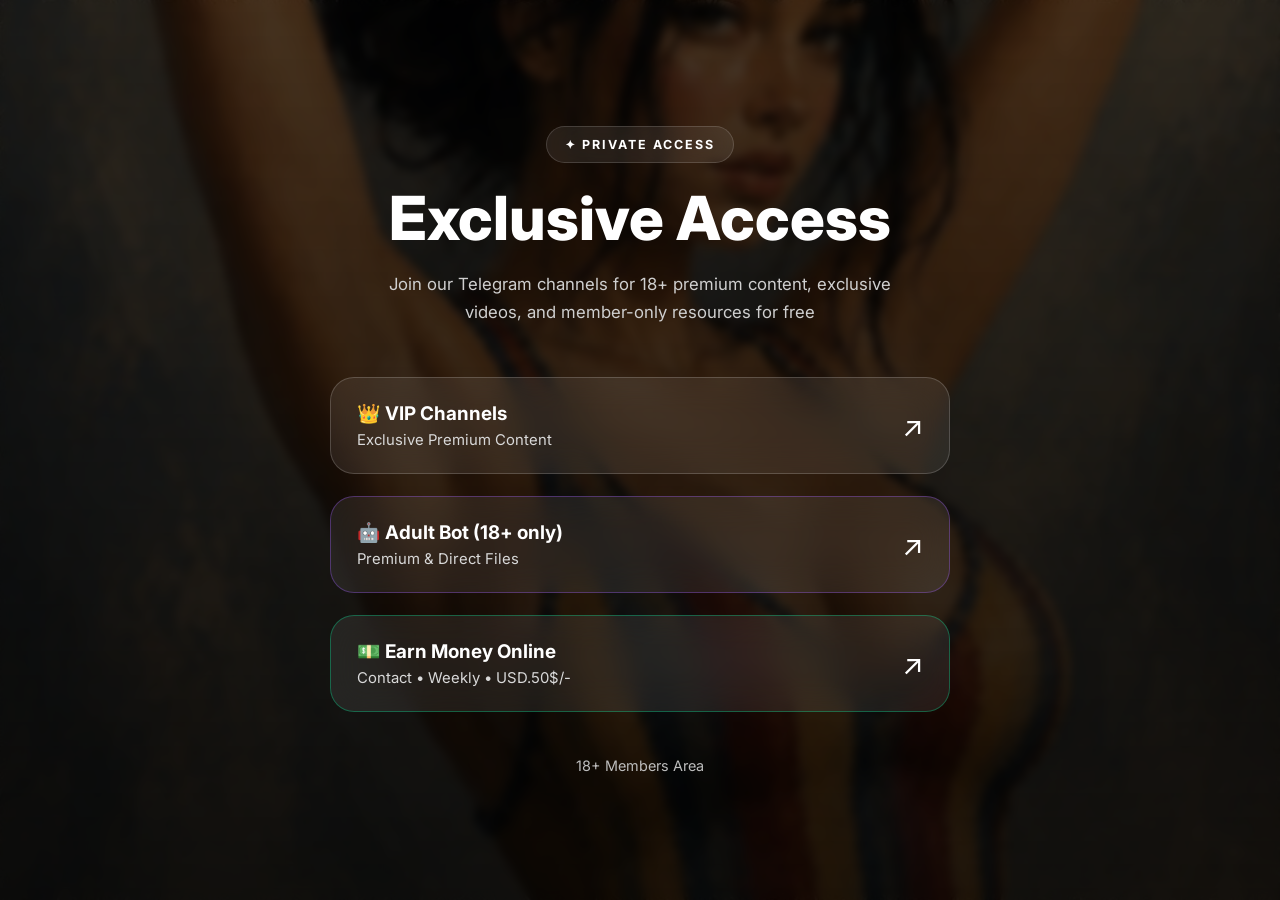
==== index.html @ ec3b2266 "Update index.html" ====
<!DOCTYPE html>
<html lang="en">

<head>

    <meta charset="UTF-8">

    <meta
        name="viewport"
        content="width=device-width, initial-scale=1.0">

    <title>Exclusive Access</title>

    <meta
        name="description"
        content="Join our Telegram channels for premium content, exclusive videos, and member-only resources.">

    <meta
        name="theme-color"
        content="#050505">

    <meta
        property="og:title"
        content="Exclusive Access">

    <meta
        property="og:description"
        content="Private Telegram channels with curated premium content.">

    <meta
        property="og:type"
        content="website">

    <meta
        property="og:image"
        content="assets/background.jpg">

    <link
        rel="preconnect"
        href="https://fonts.googleapis.com">

    <link
        rel="preconnect"
        href="https://fonts.gstatic.com"
        crossorigin>

    <link
        href="https://fonts.googleapis.com/css2?family=Inter:wght@400;500;600;700;800&display=swap"
        rel="stylesheet">

    <link
        rel="stylesheet"
        href="css/style.css">

</head>

<body>

    <!-- Background -->

    <div class="background">
        <div class="overlay"></div>
    </div>

    <!-- Hero -->

    <main class="hero">

        <div class="container">

            <header class="hero-content">

                <span class="badge">
                    ✦ PRIVATE ACCESS
                </span>

                <h1>
                    Exclusive Access
                </h1>

                <p class="subtitle">
                    Join our Telegram channels for 18+ premium content, exclusive videos, and member-only resources for free
                </p>

            </header>

            <!-- Buttons -->

            <section
                class="channels"
                aria-label="Telegram Channels">

                <!-- Button 1 -->

                <a
                    href="https://t.me/addlist/3hu3GMYX8y02Mzcx"
                    class="channel-btn"
                    target="_blank"
                    rel="noopener noreferrer">

                    <div class="channel-text">

                        <span class="channel-title">
                           👑 VIP Channels
                        </span>

                        <span class="channel-description">
                            Exclusive Premium Content
                        </span>

                    </div>

                    <span class="arrow">
                        ↗
                    </span>

                </a>

                <!-- Button 2 -->

                <a
                    href="https://t.me/xipopkornbot"
                    class="channel-btn vip"
                    target="_blank"
                    rel="noopener noreferrer">

                    <div class="channel-text">

                        <span class="channel-title">
                           🤖 Adult Bot (18+ only)
                        </span>

                        <span class="channel-description">
                            Premium & Direct Files
                        </span>

                    </div>

                    <span class="arrow">
                        ↗
                    </span>

                </a>

                <!-- Button 3 -->

                <a
                    href="https://t.me/Zoya_Khan"
                    class="channel-btn premium"
                    target="_blank"
                    rel="noopener noreferrer">

                    <div class="channel-text">

                        <span class="channel-title">
                            💵 Earn Money Online
                        </span>

                        <span class="channel-description">
                            Contact • Weekly • USD.50$/-
                        </span>

                    </div>

                    <span class="arrow">
                        ↗
                    </span>

                </a>

            </section>

            <footer>

                <p>
                    18+ Members Area
                </p>

            </footer>

        </div>

    </main>

    <script src="js/app.js"></script>

</body>

</html>
---- css/style.css ----
*{
    margin:0;
    padding:0;
    box-sizing:border-box;
}

:root{

    --bg:#050505;
    --glass:rgba(255,255,255,.08);
    --glass-border:rgba(255,255,255,.18);

    --text:#ffffff;
    --muted:#cfcfcf;

    --radius:24px;

}

body{

    font-family:'Inter',sans-serif;
    background:var(--bg);
    color:var(--text);
    overflow-x:hidden;
    min-height:100vh;

}

.background{

    position:fixed;
    inset:0;

    background:url("../assets/background.jpg") center center/cover no-repeat;

    z-index:-2;

}

.overlay{

    position:absolute;
    inset:0;

    background:
        linear-gradient(
            rgba(0,0,0,.70),
            rgba(0,0,0,.85)
        );

    backdrop-filter:blur(4px);

}

.hero{

    min-height:100vh;

    display:flex;
    justify-content:center;
    align-items:center;

    padding:40px 20px;

}

.container{

    width:min(620px,100%);

}

.hero-content{

    text-align:center;

    margin-bottom:50px;

}

.badge{

    display:inline-block;

    padding:10px 18px;

    border-radius:999px;

    background:rgba(255,255,255,.08);

    border:1px solid rgba(255,255,255,.15);

    backdrop-filter:blur(20px);

    font-size:.78rem;

    font-weight:700;

    letter-spacing:2px;

    margin-bottom:22px;

}

h1{

    font-size:clamp(2.4rem,5vw,3.8rem);

    font-weight:800;

    line-height:1.1;

    margin-bottom:18px;

}

.subtitle{

    color:var(--muted);

    line-height:1.7;

    font-size:1.05rem;

    max-width:560px;

    margin:auto;

}

.channels{

    display:flex;

    flex-direction:column;

    gap:22px;

}

.channel-btn{

    position:relative;

    overflow:hidden;

    display:flex;

    justify-content:space-between;

    align-items:center;

    padding:24px 26px;

    text-decoration:none;

    color:#fff;

    background:var(--glass);

    border:1px solid var(--glass-border);

    backdrop-filter:blur(18px);

    border-radius:var(--radius);

    transition:
        transform .35s ease,
        box-shadow .35s ease,
        border-color .35s ease;

}

.channel-btn::before{

    content:"";

    position:absolute;

    top:0;

    left:-120%;

    width:55%;

    height:100%;

    background:
        linear-gradient(
            90deg,
            transparent,
            rgba(255,255,255,.18),
            transparent
        );

    transform:skewX(-20deg);

    transition:left .8s ease;

}

.channel-btn:hover::before{

    left:150%;

}

.channel-btn:hover{

    transform:
        translateY(-6px)
        scale(1.02);

    border-color:rgba(255,255,255,.35);

    box-shadow:

        0 20px 45px rgba(0,0,0,.45),

        0 0 35px rgba(255,255,255,.08);

}

.channel-text{

    display:flex;

    flex-direction:column;

    gap:6px;

}

.channel-title{

    font-size:1.18rem;

    font-weight:700;

}

.channel-description{

    color:#d9d9d9;

    font-size:.93rem;

}

.arrow{

    font-size:1.8rem;

    transition:.35s ease;

}

.channel-btn:hover .arrow{

    transform:

        translateX(6px)

        rotate(-10deg);

}

/* Individual button accents */

.vip{

    border-color:rgba(158,93,255,.35);

}

.vip:hover{

    box-shadow:

        0 18px 45px rgba(110,65,255,.35);

}

.premium{

    border-color:rgba(0,255,170,.30);

}

.premium:hover{

    box-shadow:

        0 18px 45px rgba(0,255,170,.25);

}

footer{

    margin-top:45px;

    text-align:center;

    color:#bdbdbd;

    font-size:.9rem;

}

.channel-btn{

    opacity:0;

    animation:fadeUp .8s forwards;

}

.channel-btn:nth-child(2){

    animation-delay:.15s;

}

.channel-btn:nth-child(3){

    animation-delay:.30s;

}

@keyframes fadeUp{

    from{

        opacity:0;

        transform:translateY(35px);

    }

    to{

        opacity:1;

        transform:translateY(0);

    }

}

@media(max-width:600px){

    h1{

        font-size:2.3rem;

    }

    .channel-btn{

        padding:20px;

    }

    .channel-title{

        font-size:1.05rem;

    }

    .arrow{

        font-size:1.5rem;

    }

}
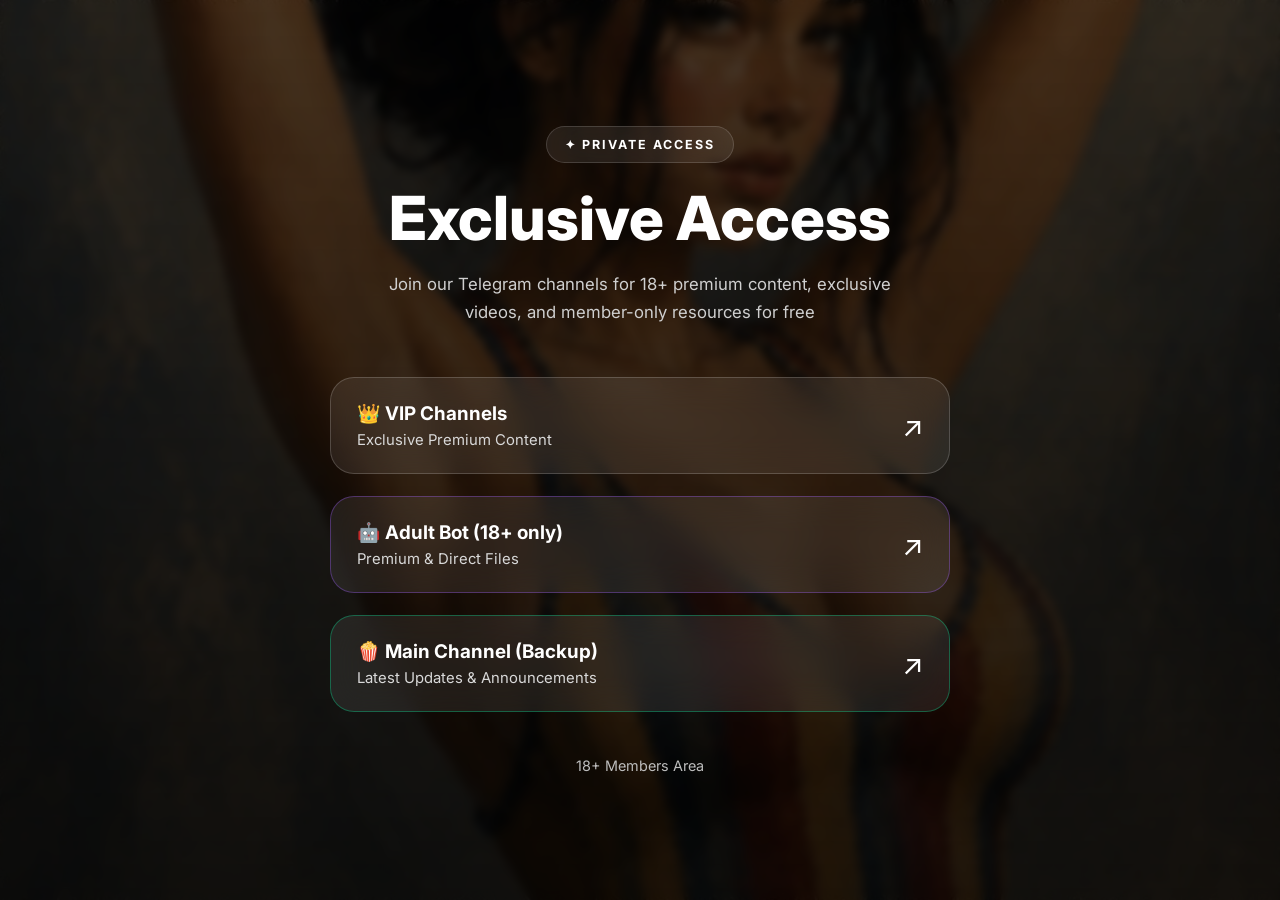
==== commit 8818f7e7: "Update index.html" ====
--- a/index.html
+++ b/index.html
@@ -145,7 +145,7 @@
                 <!-- Button 3 -->
 
                 <a
-                    href="https://t.me/Zoya_Khan"
+                    href="https://t.me/iPopkarnies"
                     class="channel-btn premium"
                     target="_blank"
                     rel="noopener noreferrer">
@@ -153,11 +153,11 @@
                     <div class="channel-text">
 
                         <span class="channel-title">
-                            💵 Earn Money Online
+                            🍿 Main Channel (Backup)
                         </span>
 
                         <span class="channel-description">
-                            Contact • Weekly • USD.50$/-
+                            Latest Updates & Announcements
                         </span>
 
                     </div>
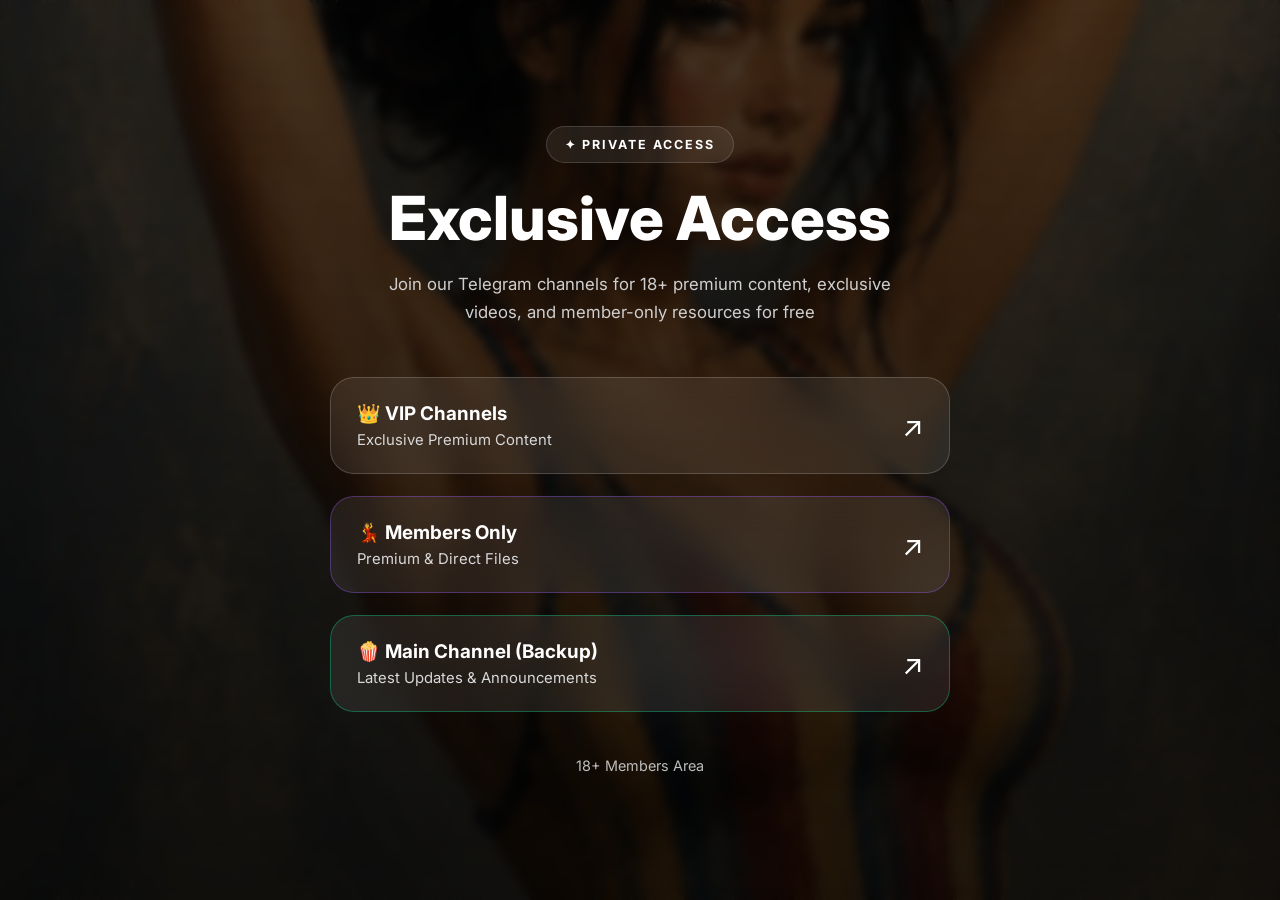
==== commit f9c099ad: "Update index.html" ====
--- a/index.html
+++ b/index.html
@@ -119,7 +119,7 @@
                 <!-- Button 2 -->
 
                 <a
-                    href="https://t.me/xipopkornbot"
+                    href="https://t.me/+VzS_Vhwu5Rc5Yzg9"
                     class="channel-btn vip"
                     target="_blank"
                     rel="noopener noreferrer">
@@ -127,7 +127,7 @@
                     <div class="channel-text">
 
                         <span class="channel-title">
-                           🤖 Adult Bot (18+ only)
+                           💃 Members Only
                         </span>
 
                         <span class="channel-description">
@@ -145,7 +145,7 @@
                 <!-- Button 3 -->
 
                 <a
-                    href="https://t.me/iPopkarnies"
+                    href="https://t.me/iPopkornies"
                     class="channel-btn premium"
                     target="_blank"
                     rel="noopener noreferrer">
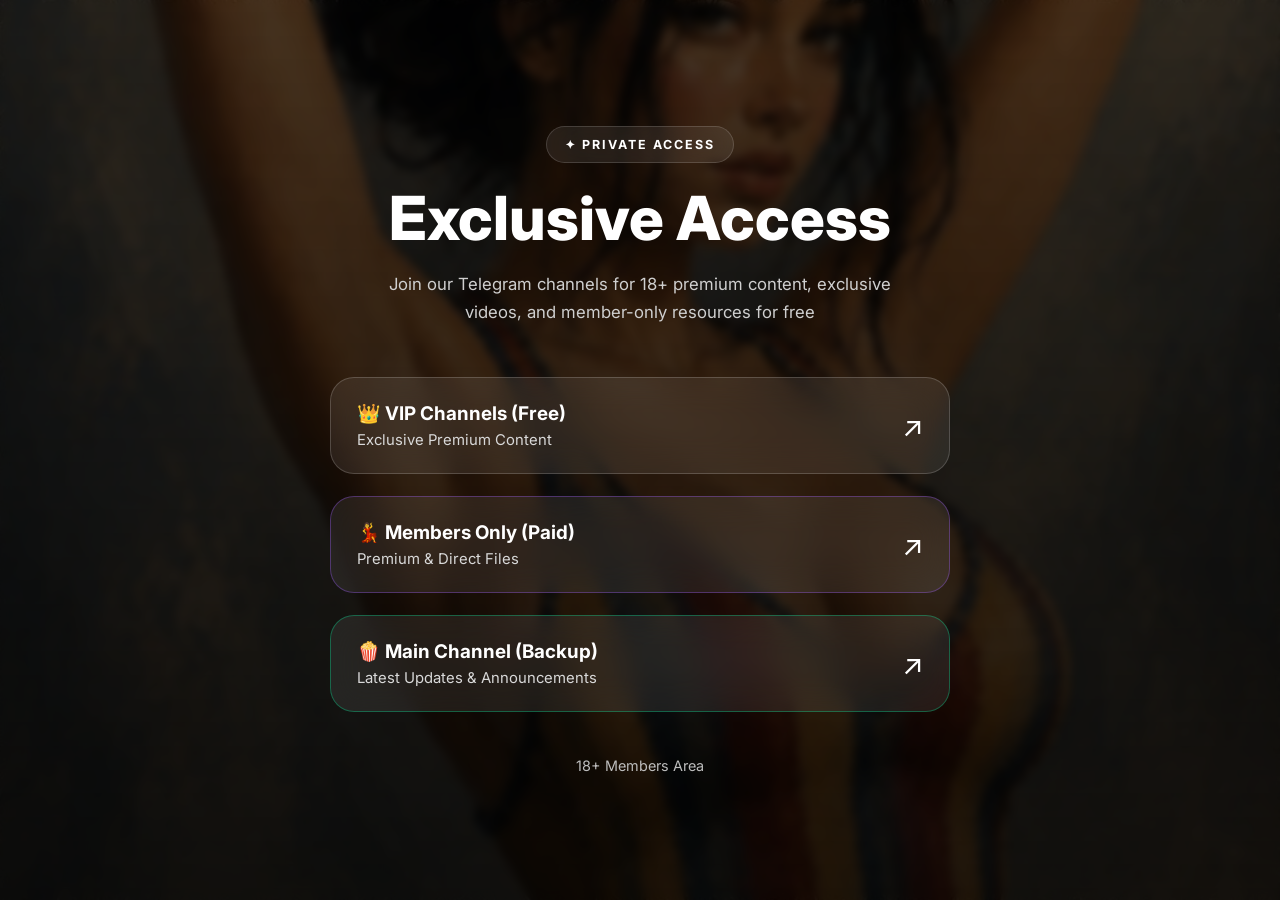
==== commit 3274b31b: "Update index.html" ====
--- a/index.html
+++ b/index.html
@@ -101,7 +101,7 @@
                     <div class="channel-text">
 
                         <span class="channel-title">
-                           👑 VIP Channels
+                           👑 VIP Channels (Free)
                         </span>
 
                         <span class="channel-description">
@@ -127,7 +127,7 @@
                     <div class="channel-text">
 
                         <span class="channel-title">
-                           💃 Members Only
+                           💃 Members Only (Paid)
                         </span>
 
                         <span class="channel-description">
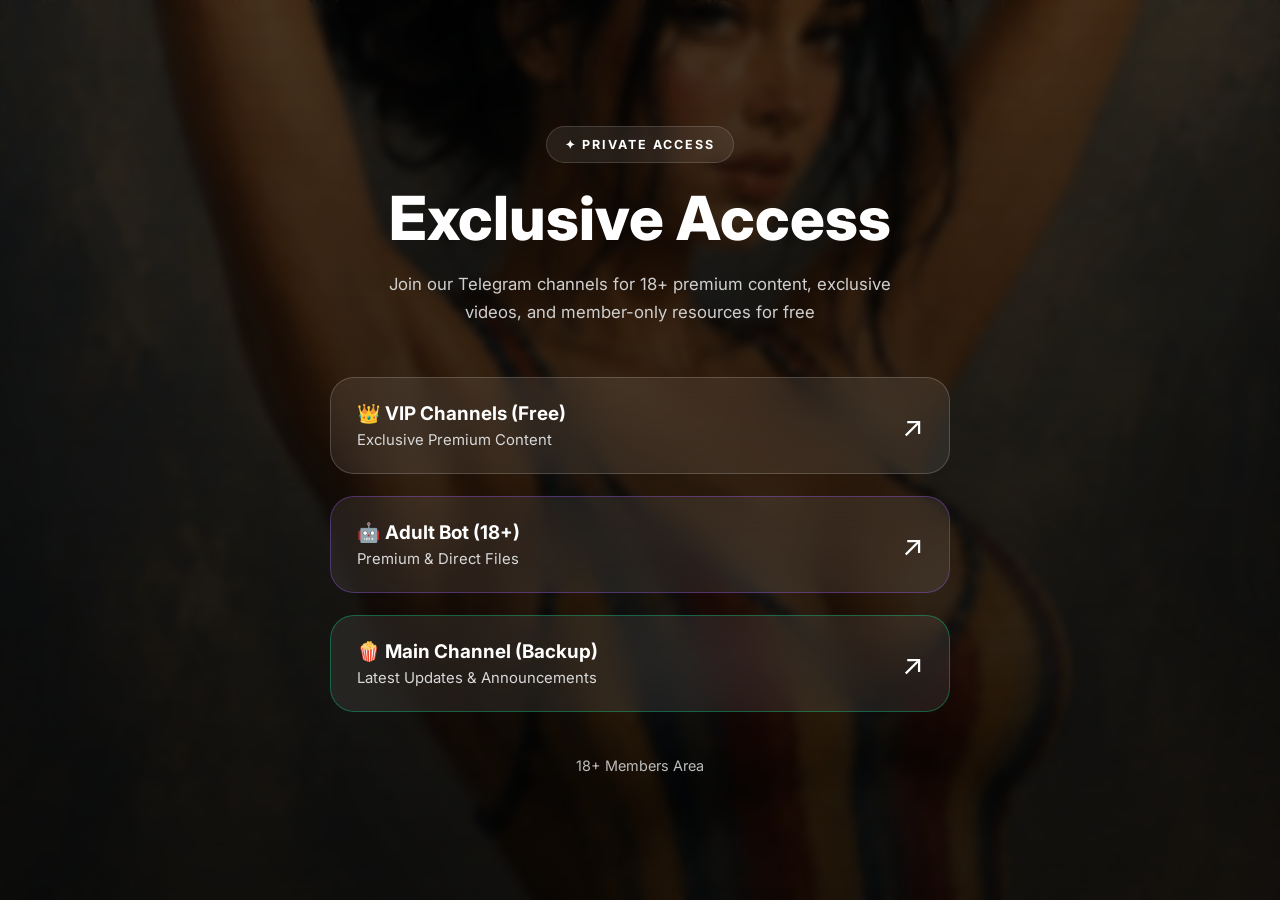
==== commit b71dab75: "Update index.html" ====
--- a/index.html
+++ b/index.html
@@ -119,7 +119,7 @@
                 <!-- Button 2 -->
 
                 <a
-                    href="https://t.me/+VzS_Vhwu5Rc5Yzg9"
+                    href="https://t.me/xipopkarnbot"
                     class="channel-btn vip"
                     target="_blank"
                     rel="noopener noreferrer">
@@ -127,7 +127,7 @@
                     <div class="channel-text">
 
                         <span class="channel-title">
-                           💃 Members Only (Paid)
+                           🤖 Adult Bot (18+)
                         </span>
 
                         <span class="channel-description">
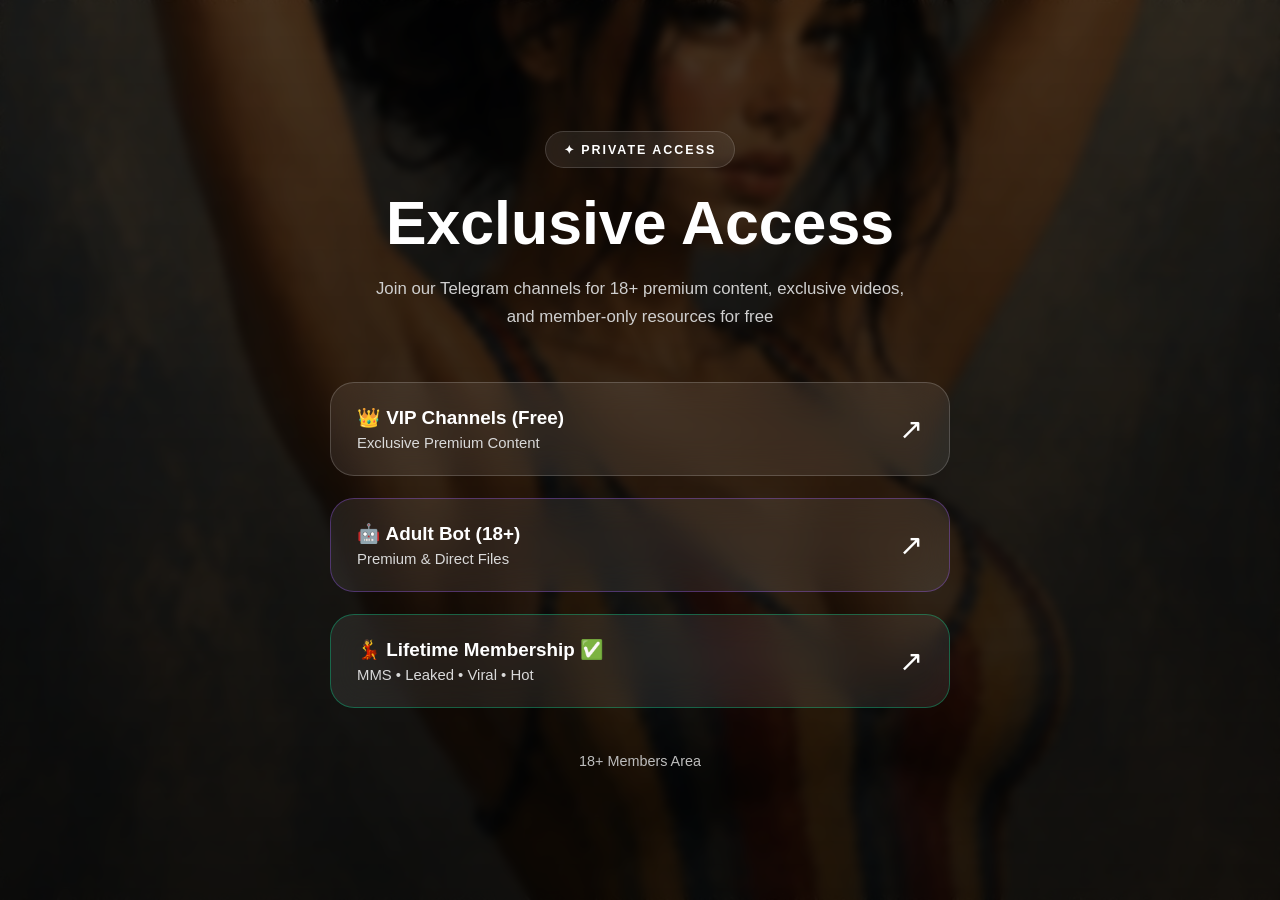
==== commit 46826289: "Update index.html" ====
--- a/index.html
+++ b/index.html
@@ -1,189 +1,95 @@
 <!DOCTYPE html>
 <html lang="en">
-
 <head>
-
     <meta charset="UTF-8">
-
-    <meta
-        name="viewport"
-        content="width=device-width, initial-scale=1.0">
+    <meta name="viewport" content="width=device-width, initial-scale=1.0">
 
     <title>Exclusive Access</title>
 
-    <meta
-        name="description"
-        content="Join our Telegram channels for premium content, exclusive videos, and member-only resources.">
+    <meta name="description" content="Join our Telegram channels for premium content, exclusive videos, and member-only resources.">
+    <meta name="theme-color" content="#050505">
 
-    <meta
-        name="theme-color"
-        content="#050505">
+    <meta property="og:title" content="Exclusive Access">
+    <meta property="og:description" content="Private Telegram channels with curated premium content.">
+    <meta property="og:type" content="website">
+    <meta property="og:image" content="assets/background.jpg">
 
-    <meta
-        property="og:title"
-        content="Exclusive Access">
+    <!-- Preload the correct lightweight background for the device. -->
+    <link
+        rel="preload"
+        href="assets/background-mobile.webp"
+        as="image"
+        type="image/webp"
+        media="(max-width: 600px)">
+    <link
+        rel="preload"
+        href="assets/background-q68.webp"
+        as="image"
+        type="image/webp"
+        media="(min-width: 601px)">
 
-    <meta
-        property="og:description"
-        content="Private Telegram channels with curated premium content.">
-
-    <meta
-        property="og:type"
-        content="website">
-
-    <meta
-        property="og:image"
-        content="assets/background.jpg">
-
-    <link
-        rel="preconnect"
-        href="https://fonts.googleapis.com">
-
-    <link
-        rel="preconnect"
-        href="https://fonts.gstatic.com"
-        crossorigin>
-
-    <link
-        href="https://fonts.googleapis.com/css2?family=Inter:wght@400;500;600;700;800&display=swap"
-        rel="stylesheet">
-
-    <link
-        rel="stylesheet"
-        href="css/style.css">
-
+    <link rel="stylesheet" href="css/style.css">
 </head>
 
 <body>
-
-    <!-- Background -->
-
-    <div class="background">
+    <div class="background" aria-hidden="true">
         <div class="overlay"></div>
     </div>
 
-    <!-- Hero -->
+    <main class="hero">
+        <div class="container">
+            <header class="hero-content">
+                <span class="badge">✦ PRIVATE ACCESS</span>
 
-    <main class="hero">
-
-        <div class="container">
-
-            <header class="hero-content">
-
-                <span class="badge">
-                    ✦ PRIVATE ACCESS
-                </span>
-
-                <h1>
-                    Exclusive Access
-                </h1>
+                <h1>Exclusive Access</h1>
 
                 <p class="subtitle">
                     Join our Telegram channels for 18+ premium content, exclusive videos, and member-only resources for free
                 </p>
-
             </header>
 
-            <!-- Buttons -->
-
-            <section
-                class="channels"
-                aria-label="Telegram Channels">
-
-                <!-- Button 1 -->
-
+            <section class="channels" aria-label="Telegram Channels">
                 <a
                     href="https://t.me/addlist/3hu3GMYX8y02Mzcx"
                     class="channel-btn"
                     target="_blank"
                     rel="noopener noreferrer">
-
-                    <div class="channel-text">
-
-                        <span class="channel-title">
-                           👑 VIP Channels (Free)
-                        </span>
-
-                        <span class="channel-description">
-                            Exclusive Premium Content
-                        </span>
-
-                    </div>
-
-                    <span class="arrow">
-                        ↗
+                    <span class="channel-text">
+                        <span class="channel-title">👑 VIP Channels (Free)</span>
+                        <span class="channel-description">Exclusive Premium Content</span>
                     </span>
-
+                    <span class="arrow" aria-hidden="true">↗</span>
                 </a>
-
-                <!-- Button 2 -->
 
                 <a
                     href="https://t.me/xipopkarnbot"
                     class="channel-btn vip"
                     target="_blank"
                     rel="noopener noreferrer">
-
-                    <div class="channel-text">
-
-                        <span class="channel-title">
-                           🤖 Adult Bot (18+)
-                        </span>
-
-                        <span class="channel-description">
-                            Premium & Direct Files
-                        </span>
-
-                    </div>
-
-                    <span class="arrow">
-                        ↗
+                    <span class="channel-text">
+                        <span class="channel-title">🤖 Adult Bot (18+)</span>
+                        <span class="channel-description">Premium &amp; Direct Files</span>
                     </span>
-
+                    <span class="arrow" aria-hidden="true">↗</span>
                 </a>
-
-                <!-- Button 3 -->
 
                 <a
                     href="https://t.me/iPopkornies"
                     class="channel-btn premium"
                     target="_blank"
                     rel="noopener noreferrer">
-
-                    <div class="channel-text">
-
-                        <span class="channel-title">
-                            🍿 Main Channel (Backup)
-                        </span>
-
-                        <span class="channel-description">
-                            Latest Updates & Announcements
-                        </span>
-
-                    </div>
-
-                    <span class="arrow">
-                        ↗
+                    <span class="channel-text">
+                        <span class="channel-title">💃 Lifetime Membership ✅</span>
+                        <span class="channel-description"> MMS • Leaked • Viral • Hot</span>
                     </span>
-
+                    <span class="arrow" aria-hidden="true">↗</span>
                 </a>
-
             </section>
 
             <footer>
-
-                <p>
-                    18+ Members Area
-                </p>
-
+                <p>18+ Members Area</p>
             </footer>
-
         </div>
-
     </main>
-
-    <script src="js/app.js"></script>
-
 </body>
-
 </html>
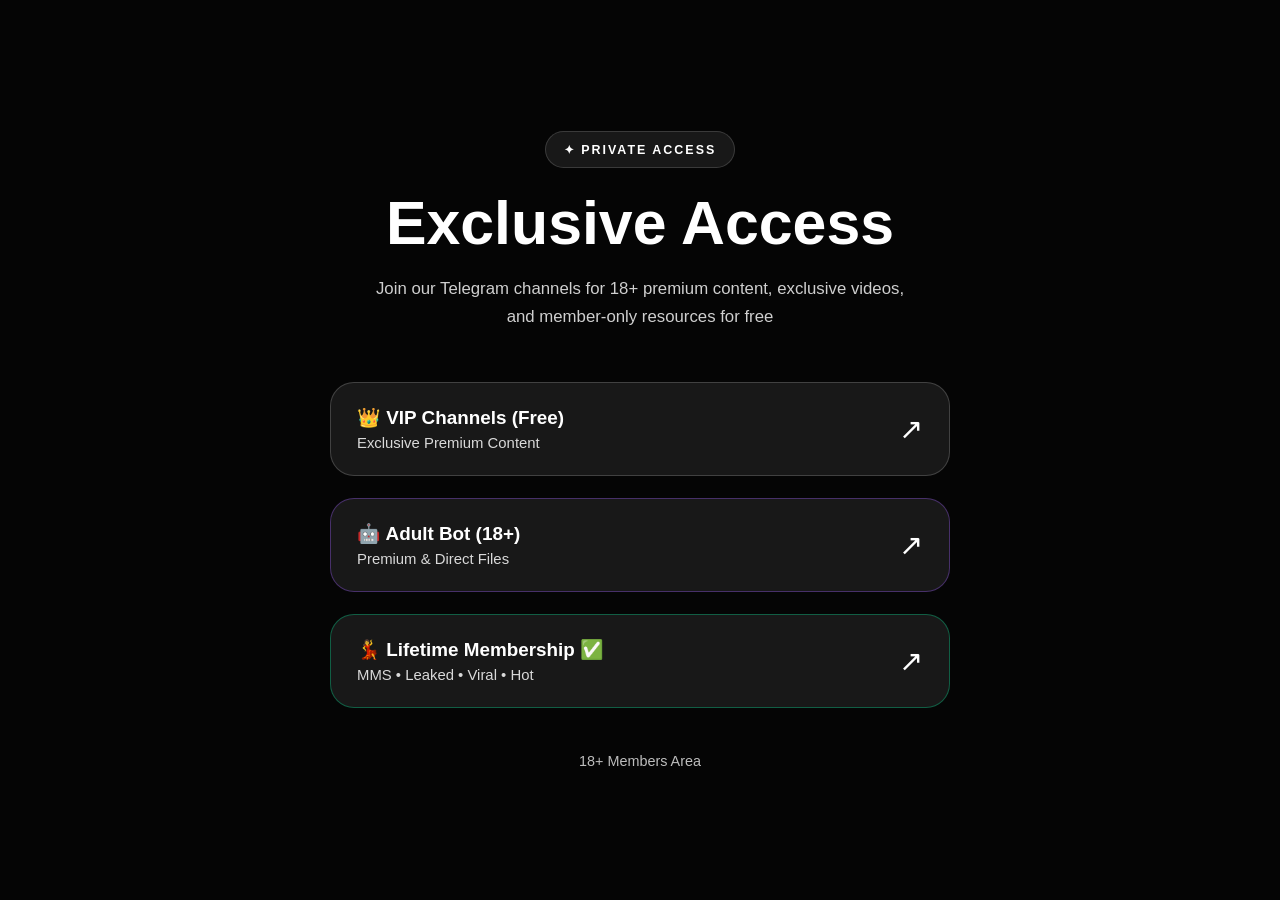
==== commit 99112a3e: "Update index.html" ====
--- a/index.html
+++ b/index.html
@@ -74,7 +74,7 @@
                 </a>
 
                 <a
-                    href="https://t.me/iPopkornies"
+                    href="https://t.me/+VzS_Vhwu5Rc5Yzg9"
                     class="channel-btn premium"
                     target="_blank"
                     rel="noopener noreferrer">
--- a/css/style.css
+++ b/css/style.css
@@ -1,377 +1,246 @@
-*{
-    margin:0;
-    padding:0;
-    box-sizing:border-box;
-}
-
-:root{
-
-    --bg:#050505;
-    --glass:rgba(255,255,255,.08);
-    --glass-border:rgba(255,255,255,.18);
-
-    --text:#ffffff;
-    --muted:#cfcfcf;
-
-    --radius:24px;
-
-}
-
-body{
-
-    font-family:'Inter',sans-serif;
-    background:var(--bg);
-    color:var(--text);
-    overflow-x:hidden;
-    min-height:100vh;
-
-}
-
-.background{
-
-    position:fixed;
-    inset:0;
-
-    background:url("../assets/background.jpg") center center/cover no-repeat;
-
-    z-index:-2;
-
-}
-
-.overlay{
-
-    position:absolute;
-    inset:0;
-
-    background:
-        linear-gradient(
-            rgba(0,0,0,.70),
-            rgba(0,0,0,.85)
-        );
-
-    backdrop-filter:blur(4px);
-
-}
-
-.hero{
-
-    min-height:100vh;
-
-    display:flex;
-    justify-content:center;
-    align-items:center;
-
-    padding:40px 20px;
-
-}
-
-.container{
-
-    width:min(620px,100%);
-
-}
-
-.hero-content{
-
-    text-align:center;
-
-    margin-bottom:50px;
-
-}
-
-.badge{
-
-    display:inline-block;
-
-    padding:10px 18px;
-
-    border-radius:999px;
-
-    background:rgba(255,255,255,.08);
-
-    border:1px solid rgba(255,255,255,.15);
-
-    backdrop-filter:blur(20px);
-
-    font-size:.78rem;
-
-    font-weight:700;
-
-    letter-spacing:2px;
-
-    margin-bottom:22px;
-
-}
-
-h1{
-
-    font-size:clamp(2.4rem,5vw,3.8rem);
-
-    font-weight:800;
-
-    line-height:1.1;
-
-    margin-bottom:18px;
-
-}
-
-.subtitle{
-
-    color:var(--muted);
-
-    line-height:1.7;
-
-    font-size:1.05rem;
-
-    max-width:560px;
-
-    margin:auto;
-
-}
-
-.channels{
-
-    display:flex;
-
-    flex-direction:column;
-
-    gap:22px;
-
-}
-
-.channel-btn{
-
-    position:relative;
-
-    overflow:hidden;
-
-    display:flex;
-
-    justify-content:space-between;
-
-    align-items:center;
-
-    padding:24px 26px;
-
-    text-decoration:none;
-
-    color:#fff;
-
-    background:var(--glass);
-
-    border:1px solid var(--glass-border);
-
-    backdrop-filter:blur(18px);
-
-    border-radius:var(--radius);
-
-    transition:
-        transform .35s ease,
-        box-shadow .35s ease,
-        border-color .35s ease;
-
-}
-
-.channel-btn::before{
-
-    content:"";
-
-    position:absolute;
-
-    top:0;
-
-    left:-120%;
-
-    width:55%;
-
-    height:100%;
-
-    background:
-        linear-gradient(
-            90deg,
-            transparent,
-            rgba(255,255,255,.18),
-            transparent
-        );
-
-    transform:skewX(-20deg);
-
-    transition:left .8s ease;
-
-}
-
-.channel-btn:hover::before{
-
-    left:150%;
-
-}
-
-.channel-btn:hover{
-
-    transform:
-        translateY(-6px)
-        scale(1.02);
-
-    border-color:rgba(255,255,255,.35);
-
-    box-shadow:
-
-        0 20px 45px rgba(0,0,0,.45),
-
-        0 0 35px rgba(255,255,255,.08);
-
-}
-
-.channel-text{
-
-    display:flex;
-
-    flex-direction:column;
-
-    gap:6px;
-
-}
-
-.channel-title{
-
-    font-size:1.18rem;
-
-    font-weight:700;
-
-}
-
-.channel-description{
-
-    color:#d9d9d9;
-
-    font-size:.93rem;
-
-}
-
-.arrow{
-
-    font-size:1.8rem;
-
-    transition:.35s ease;
-
-}
-
-.channel-btn:hover .arrow{
-
-    transform:
-
-        translateX(6px)
-
-        rotate(-10deg);
-
-}
-
-/* Individual button accents */
-
-.vip{
-
-    border-color:rgba(158,93,255,.35);
-
-}
-
-.vip:hover{
-
-    box-shadow:
-
-        0 18px 45px rgba(110,65,255,.35);
-
-}
-
-.premium{
-
-    border-color:rgba(0,255,170,.30);
-
-}
-
-.premium:hover{
-
-    box-shadow:
-
-        0 18px 45px rgba(0,255,170,.25);
-
-}
-
-footer{
-
-    margin-top:45px;
-
-    text-align:center;
-
-    color:#bdbdbd;
-
-    font-size:.9rem;
-
-}
-
-.channel-btn{
-
-    opacity:0;
-
-    animation:fadeUp .8s forwards;
-
-}
-
-.channel-btn:nth-child(2){
-
-    animation-delay:.15s;
-
-}
-
-.channel-btn:nth-child(3){
-
-    animation-delay:.30s;
-
-}
-
-@keyframes fadeUp{
-
-    from{
-
-        opacity:0;
-
-        transform:translateY(35px);
-
-    }
-
-    to{
-
-        opacity:1;
-
-        transform:translateY(0);
-
-    }
-
-}
-
-@media(max-width:600px){
-
-    h1{
-
-        font-size:2.3rem;
-
-    }
-
-    .channel-btn{
-
-        padding:20px;
-
-    }
-
-    .channel-title{
-
-        font-size:1.05rem;
-
-    }
-
-    .arrow{
-
-        font-size:1.5rem;
-
-    }
-
-}
+* {
+    margin: 0;
+    padding: 0;
+    box-sizing: border-box;
+}
+
+:root {
+    --bg: #050505;
+    --glass: rgba(255, 255, 255, 0.08);
+    --glass-border: rgba(255, 255, 255, 0.18);
+    --text: #ffffff;
+    --muted: #cfcfcf;
+    --radius: 24px;
+}
+
+html {
+    min-height: 100%;
+    background: var(--bg);
+}
+
+body {
+    min-height: 100vh;
+    min-height: 100svh;
+    overflow-x: hidden;
+    background: var(--bg);
+    color: var(--text);
+    font-family: Inter, -apple-system, BlinkMacSystemFont, "Segoe UI", Roboto, Arial, sans-serif;
+    -webkit-font-smoothing: antialiased;
+    text-rendering: optimizeLegibility;
+}
+
+.background {
+    position: fixed;
+    inset: 0;
+    z-index: -2;
+    background: url("../assets/background-q68.webp") center center / cover no-repeat;
+    background-color: #050505;
+}
+
+.overlay {
+    position: absolute;
+    inset: 0;
+    background: linear-gradient(rgba(0, 0, 0, 0.70), rgba(0, 0, 0, 0.85));
+}
+
+.hero {
+    min-height: 100vh;
+    min-height: 100svh;
+    display: flex;
+    justify-content: center;
+    align-items: center;
+    padding: 40px 20px;
+}
+
+.container {
+    width: min(620px, 100%);
+}
+
+.hero-content {
+    margin-bottom: 50px;
+    text-align: center;
+}
+
+.badge {
+    display: inline-block;
+    padding: 10px 18px;
+    margin-bottom: 22px;
+    border: 1px solid rgba(255, 255, 255, 0.15);
+    border-radius: 999px;
+    background: rgba(255, 255, 255, 0.08);
+    font-size: 0.78rem;
+    font-weight: 700;
+    letter-spacing: 2px;
+}
+
+h1 {
+    margin-bottom: 18px;
+    font-size: clamp(2.4rem, 5vw, 3.8rem);
+    font-weight: 800;
+    line-height: 1.1;
+}
+
+.subtitle {
+    max-width: 560px;
+    margin: auto;
+    color: var(--muted);
+    font-size: 1.05rem;
+    line-height: 1.7;
+}
+
+.channels {
+    display: flex;
+    flex-direction: column;
+    gap: 22px;
+}
+
+.channel-btn {
+    position: relative;
+    display: flex;
+    align-items: center;
+    justify-content: space-between;
+    min-height: 84px;
+    padding: 24px 26px;
+    overflow: hidden;
+    border: 1px solid var(--glass-border);
+    border-radius: var(--radius);
+    background: var(--glass);
+    color: #fff;
+    text-decoration: none;
+    -webkit-tap-highlight-color: transparent;
+    transition: transform 0.2s ease, box-shadow 0.2s ease, border-color 0.2s ease;
+}
+
+.channel-text {
+    display: flex;
+    flex-direction: column;
+    gap: 6px;
+    min-width: 0;
+}
+
+.channel-title {
+    font-size: 1.18rem;
+    font-weight: 700;
+}
+
+.channel-description {
+    color: #d9d9d9;
+    font-size: 0.93rem;
+}
+
+.arrow {
+    flex: 0 0 auto;
+    margin-left: 16px;
+    font-size: 1.8rem;
+    transition: transform 0.2s ease;
+}
+
+.vip {
+    border-color: rgba(158, 93, 255, 0.35);
+}
+
+.premium {
+    border-color: rgba(0, 255, 170, 0.30);
+}
+
+footer {
+    margin-top: 45px;
+    text-align: center;
+    color: #bdbdbd;
+    font-size: 0.9rem;
+}
+
+/* Hover effects are limited to devices that actually have a hover pointer. */
+@media (hover: hover) and (pointer: fine) {
+    .channel-btn::before {
+        content: "";
+        position: absolute;
+        top: 0;
+        left: -120%;
+        width: 55%;
+        height: 100%;
+        background: linear-gradient(90deg, transparent, rgba(255, 255, 255, 0.18), transparent);
+        transform: skewX(-20deg);
+        transition: left 0.6s ease;
+        pointer-events: none;
+    }
+
+    .channel-btn:hover::before {
+        left: 150%;
+    }
+
+    .channel-btn:hover {
+        transform: translateY(-4px);
+        border-color: rgba(255, 255, 255, 0.35);
+        box-shadow: 0 16px 35px rgba(0, 0, 0, 0.35);
+    }
+
+    .vip:hover {
+        box-shadow: 0 16px 35px rgba(110, 65, 255, 0.30);
+    }
+
+    .premium:hover {
+        box-shadow: 0 16px 35px rgba(0, 255, 170, 0.20);
+    }
+
+    .channel-btn:hover .arrow {
+        transform: translateX(5px) rotate(-10deg);
+    }
+}
+
+.channel-btn:focus-visible {
+    outline: 2px solid #fff;
+    outline-offset: 3px;
+}
+
+@media (max-width: 600px) {
+    .background {
+        background-image: url("../assets/background-mobile.webp");
+    }
+
+    .hero {
+        padding: 28px 16px;
+    }
+
+    .hero-content {
+        margin-bottom: 34px;
+    }
+
+    h1 {
+        font-size: 2.3rem;
+    }
+
+    .subtitle {
+        font-size: 0.98rem;
+        line-height: 1.6;
+    }
+
+    .channels {
+        gap: 16px;
+    }
+
+    .channel-btn {
+        min-height: 76px;
+        padding: 20px;
+    }
+
+    .channel-title {
+        font-size: 1.05rem;
+    }
+
+    .channel-description {
+        font-size: 0.88rem;
+    }
+
+    .arrow {
+        margin-left: 12px;
+        font-size: 1.5rem;
+    }
+}
+
+@media (prefers-reduced-motion: reduce) {
+    .channel-btn,
+    .arrow {
+        transition: none;
+    }
+}
